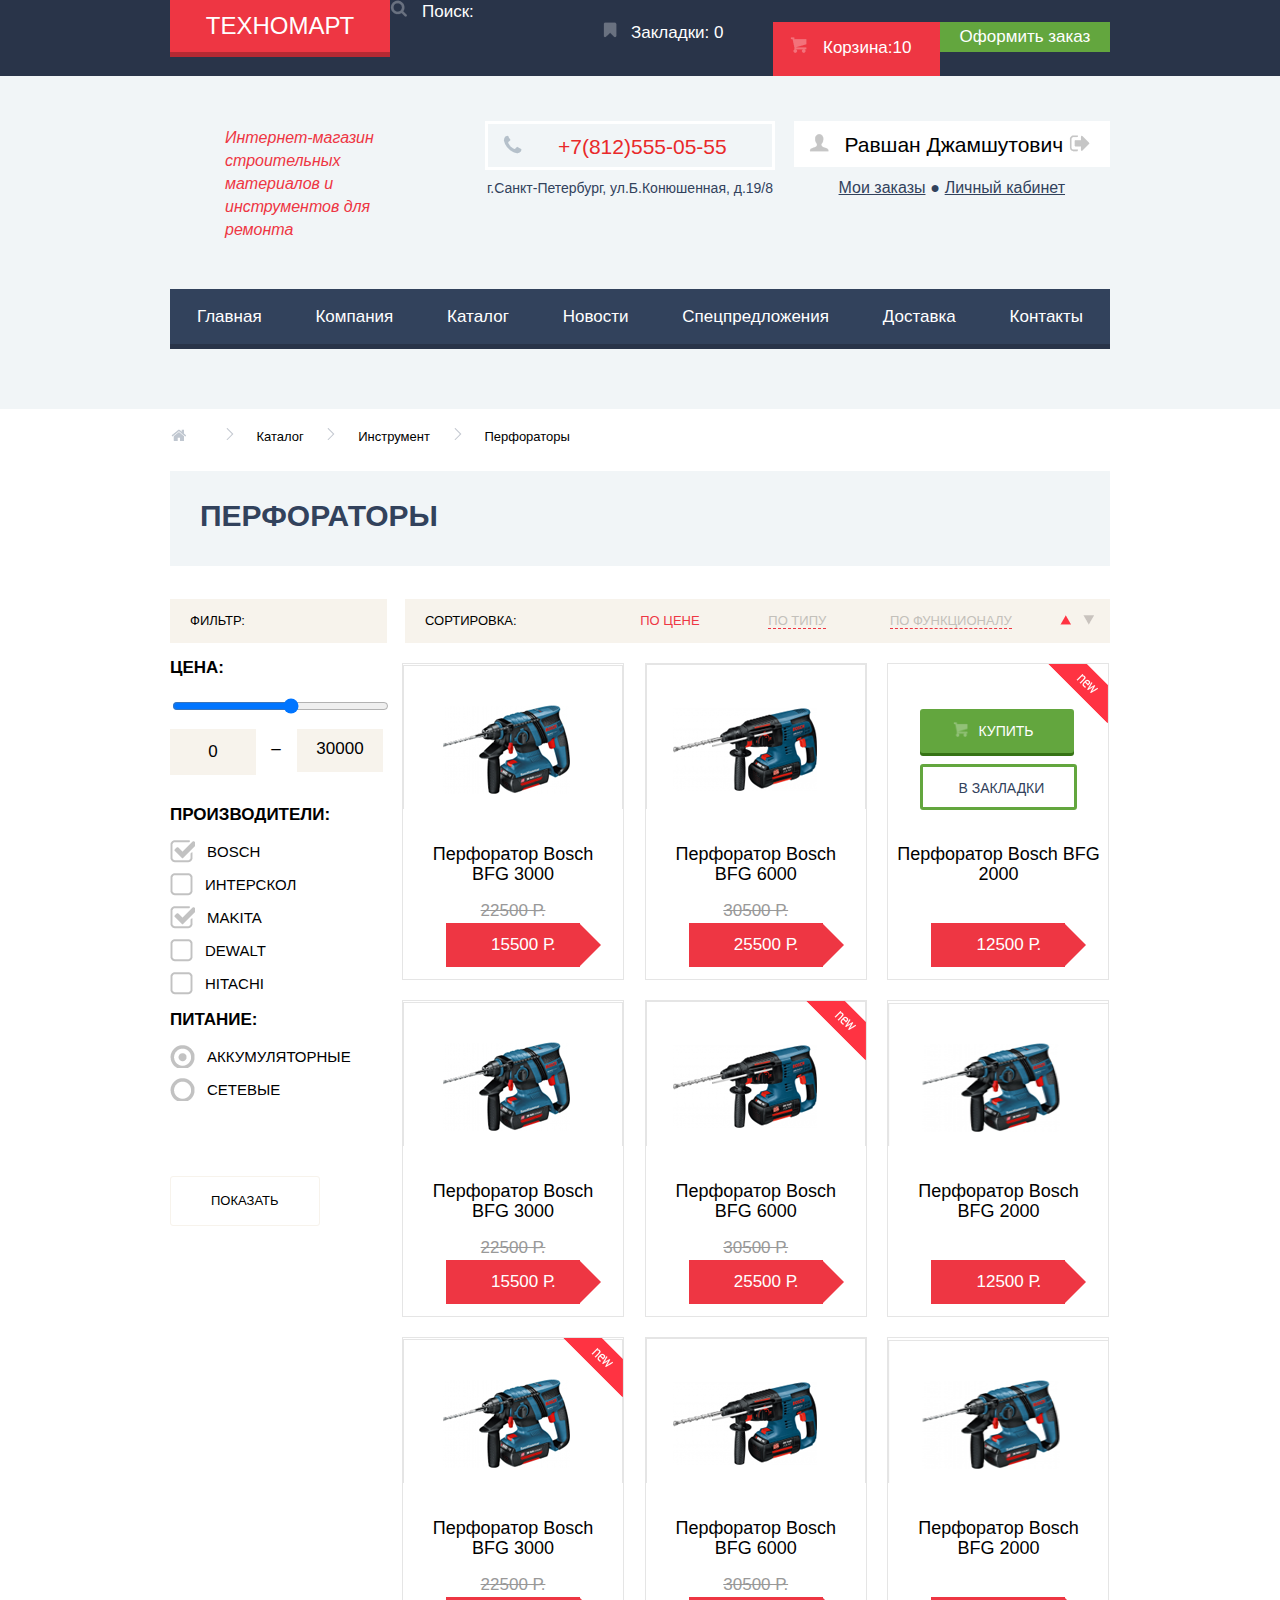
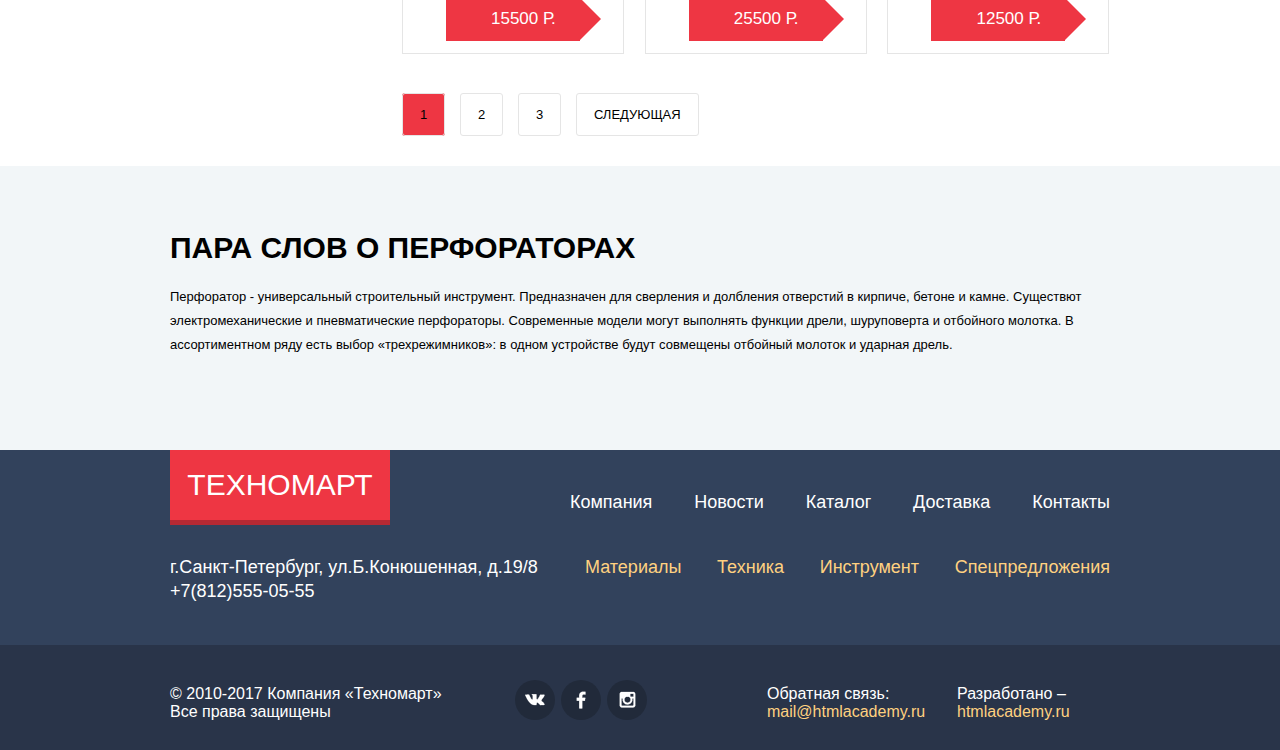
==== catalog.html @ 32313aa3 "3" ====
<!DOCTYPE html>
<html lang="ru">
  <head>
    <meta charset="utf-8">
    <title>HTML Academy: Техномарт</title>
    <link rel="stylesheet" type="text/css" href="css/style.css">
  </head>
  <body>
<header class="header">

  <div class="top-line">
  <div class="container">
          <div class="logo">Техномарт</div>
          <div class="search"><img alt="search" src="img/icon-search.png">Поиск:</div>
           <div class="order"><a href="#">Оформить заказ</a></div>
          <div class="cart-red"><img alt="cart" src="img/icon-basket.png">Корзина:10</div>
          <div class="tabs"><img alt="tabs" src="img/icon-bookmark.png">Закладки: 0</div>
      </div>
</div>

  
   <div class="container">
  <div class="desc">
  Интернет-магазин строительных материалов и инструментов для ремонта
  </div>
  
    <div class="header-tel">
    <div class="border-white"><img alt="header-tel" src="img/icon-phone.png">+7(812)555-05-55</div>
  <p class="address">
    г.Санкт-Петербург, ул.Б.Конюшенная, д.19/8
    </p></div>

    <div class="user-login-block">
    <div class="passport">
    <img alt="user-logo" src="img/icon-user.png">
    Равшан Джамшутович
    <img alt="logout" src="img/icon-logout.png">
    </div>
    <div class="profile">
    <a  href="#">Мои заказы</a>
    <a  class="circle-a" href="#">&#9679;</a>
    <a  href="#">Личный кабинет</a>
    </div>
  </div>

    </div>

    
   <div class="container">
  <div class="main-navigation">
      
        <div><a href="#">Главная</a></div>
        <div><a href="#">Компания</a></div>
        <div><a href="#">Каталог</a></div>
        <div><a href="#">Новости</a></div>
        <div><a href="#">Спецпредложения</a></div>
        <div><a href="#">Доставка</a></div>
        <div><a href="#">Контакты</a></div>
      
    </div> 
    </div> 
    </header>


    <main>
    <div class="container">
      <div class="breadcrumps">
      <ul>
     <li><a href="#"><img alt="home" src="img/icon-home.png"></a></li>
    <li><img alt="right" src="img/right-gray.png"></li>
    <li><a href="#">Каталог</a></li>
    <li><img alt="right" src="img/right-gray.png"></li>
    <li><a href="#">Инструмент</a></li>
    <li><img alt="right" src="img/right-gray.png"></li>
    <li>Перфораторы</li>
    </ul>
</div>

<div class="popular">
<h1>Перфораторы</h1>
</div>

<div class="table-row">
<div class="filter">Фильтр:</div>
<div class="sort">
  <ul>
  <li>Сортировка:</li>
  <li><a href="#">По цене</a></li>
  <li><a href="#">По типу</a></li>
  <li><a href="#">По функционалу</a></li>
  <li><a href="#"><img alt="up" src="img/icon-up-dir.png"></a></li>
  <li><a href="#"><img alt="down" src="img/icon-down-dir.png"></a></li>
  </ul>
</div>
</div>



<div class="column1">

  <div class="type-name">Цена:</div>
  <input type="range" min="0" max="30000" class="price-line">
  <div class="price-cont"><div class="price-count">0</div><div class="dash">&ndash;</div><div class="price-count">30000</div></div>
  
  <div class="type-name">Производители:</div>
 
  <input type="checkbox" id="bosch" checked> <label for="bosch" class="check-label">Bosch</label><br>
  <input type="checkbox" id="interskol"> <label for="interskol" class="check-label">Интерскол</label><br>
  <input type="checkbox" id="makita" checked> <label for="makita" class="check-label">Makita</label><br>
  <input type="checkbox" id="dewalt"> <label for="dewalt" class="check-label">Dewalt</label><br>
  <input type="checkbox" id="hitachi"> <label for="hitachi" class="check-label">Hitachi</label>


  <div class="type-name">Питание:</div>
  <input type="radio" id="battery" checked> <label for="battery" class="radio-label">Аккумуляторные</label><br>
  <input type="radio" id="network"> <label for="network" class="radio-label">Сетевые</label><br>

<a href="#" class="show-btn">Показать</a>

</div>

<div class="column2">
<div class="goods-items">
          <div class="good-item">
            <img alt="bfg-3000" src="img/3000.png">
            <div class="item-name">Перфоратор Bosch<br> BFG 3000</div>
                        <div class="old-price">22500 р.</div>
                        <a class="reference-price" href="#">15500 р.</a>
          </div>
         <div class="good-item">
            <img alt="bfg-6000" src="img/6000.png">
            <div class="item-name">Перфоратор Bosch<br> BFG 6000</div>
                        <div class="old-price">30500 р.</div>
                        <a class="reference-price" href="#">25500 р.</a>
          </div>
          <div class="good-item null">
           <div class="new"></div> 
            
            <a class="buy-btn" href="#"><img src="img/icon-basket.png">Купить</a>
                        <a class="in-tabs-btn" href="#">В закладки</a>
            <div class="item-name">Перфоратор Bosch BFG 2000</div>
                        
                        <a class="reference-price" href="#">12500 р.</a>
          </div>
         <div class="good-item">
            <img alt="bfg-3000" src="img/3000.png">
            <div class="item-name">Перфоратор Bosch<br> BFG 3000</div>
                        <div class="old-price">22500 р.</div>
                        <a class="reference-price" href="#">15500 р.</a>
          </div>
         <div class="good-item">
            <img alt="bfg-6000" src="img/6000.png"><div class="new"></div> 
            <div class="item-name">Перфоратор Bosch<br> BFG 6000</div>
                        <div class="old-price">30500 р.</div>
                        <a class="reference-price" href="#">25500 р.</a>
          </div>
         <div class="good-item null">
            <img alt="bfg-2000" src="img/2000.png">
            <div class="item-name">Перфоратор Bosch<br> BFG 2000</div>
                        <a class="reference-price" href="#">12500 р.</a>
                        </div>
          <div class="good-item">
            <img alt="bfg-3000" src="img/3000.png"><div class="new"></div> 
            <div class="item-name">Перфоратор Bosch<br> BFG 3000</div>
                        <div class="old-price">22500 р.</div>
                        <a class="reference-price" href="#">15500 р.</a>
          </div>
         <div class="good-item">
            <img alt="bfg-6000" src="img/6000.png">
            <div class="item-name">Перфоратор Bosch<br> BFG 6000</div>
                        <div class="old-price">30500 р.</div>
                        <a class="reference-price" href="#">25500 р.</a>
          </div>
          <div class="good-item null">
            <img alt="bfg-2000" src="img/2000.png"> 
            <div class="item-name">Перфоратор Bosch<br> BFG 2000</div>
                        <a class="reference-price" href="#">12500 р.</a>
                        </div>
        </div>
        </div>
        

<div class="pages">
<ul>
<li><a href="#">1</a></li>
<li><a href="#">2</a></li>
<li><a href="#">3</a></li>
<li><a href="#">Следующая</a></li>
</ul>
</div>
</div>

</div>
    	<div class="pair">
      <div class="container">
       <h2>Пара слов о перфораторах</h2> 
       <p>Перфоратор - универсальный строительный инструмент. Предназначен для сверления и долбления отверстий в кирпиче, бетоне и камне. Существют электромеханические и пневматические перфораторы. Современные модели могут выполнять функции дрели, шуруповерта и отбойного молотка. В ассортиментном ряду есть выбор &laquo;трехрежимников&raquo;: в одном устройстве будут совмещены отбойный молоток и ударная дрель.</p>
       </div>
      </div>
    </main>
   <footer>
   
      <div class="higher-footer">
       <div class="container">

      <div class="first-line-footer">

      <div class="logo-footer">Техномарт</div>

      
      <div class="white-menu">
        <div><a href="#">Компания</a></div>
        <div><a href="#">Новости</a></div>
        <div><a href="#">Каталог</a></div>
        <div><a href="#">Доставка</a></div>
        <div><a href="#">Контакты</a></div>
      </div>

      </div>

      <div class="second-line-footer">

      <div class="address-footer">г.Санкт-Петербург, ул.Б.Конюшенная, д.19/8<br>
      +7(812)555-05-55</div>

    <div class="yellow-menu">
      <div><a href="#">Материалы</a></div>
        <div><a href="#">Техника</a></div>
        <div><a href="#">Инструмент</a></div>
        <div><a href="#">Спецпредложения</a></div>
        </div>  
  </div>
    </div>
      
      </div>

      <div class="lower-footer">
       <div class="container">

      <div class="footer-technomart">
   &#169; 2010-2017 Компания &laquo;Техномарт&raquo;
  Все права защищены
  </div>

  <div class="social">
  <a class="icon vk" href="#"></a>
    <a class="icon facebook" href="#"></a>
    <a class="icon instagram" href="#"></a>
  </div>

  <div class="footer-connect">
   Обратная связь:<br> <a href="#">mail@htmlacademy.ru</a>
  </div>

      <div class="footer-copyright">
  Разработано &ndash;<br>
  <a href="#">htmlacademy.ru</a>
</div>

</div>
</div>
    </footer>
  </body>
</html>
---- css/style.css ----
body
{	
	font-size: 17px;
	color:#000000;
	font-weight:normal;
	font-family: "Cuprum Regular", sans-serif;
	width: 100%;
	margin:0px;
	min-width: 960px;
}
.header
{
	width: 100%;
	background-color:#f1f5f7;
}
.container
{
	width: 940px;	
	margin:0px auto;
}
.container:after
{
	content:"";
	display:table;
	width:100%;
}
.top-line
{
	background-color:#293449;
	color:#ffffff;
}
.top-line .container:hover
{
	background-color:#212a3a;
	color:#ffffff;
}
.logo {
	background-color:#ee3643;
	width:220px;
	box-shadow: 0px 5px 0 0 #b52933;
	text-transform: uppercase;
	font-size:24px;
	text-align: center;
	padding:12px 0px;
	float:left;
}
.logo:hover {
	background-color:#ca2c37;
	width:220px;
	box-shadow: 0px 5px 0 0 #9a212a;
	text-transform: uppercase;
	font-size:24px;
	text-align: center;
	padding:12px 0px;
	float:left;
}
.logo:active { 
	background-color:#ba2732;
	width:220px;
	box-shadow: 0px 5px 0 0 #8e1e26;
	text-transform: uppercase;
	font-size:24px;
	text-align: center;
	padding:12px 0px;
	float:left;
}
/*.search
{
	margin:15px 18px;
	width:88px;
	float:left;
	vertical-align:baseline;

}*/
.search input
{
	padding:10px 0px 10px 18px;
	background-color: #293449;
	color: #ffffff;
	width:80px;
	float:left;
	vertical-align:baseline;
	border:none;
}
.search img
{
	padding: 0px 15px 0px 0px;
}
.order {
	background-color:#63a63e;
	padding: 5px 10px 5px 10px;
	text-align: center;
	width: 150px;
	float:right;
}
.order:hover {
	background-color:#5fbb2d;
	
	text-align: center;
	width: 150px;
	float:right;
}
.order:active {
	background-color:#518534;
	padding: 15px 0px 18px 0px;
	text-align: center;
	width: 150px;
	float:right;
}
.tabs img
{
	padding-right:14px;

}
.tabs {
	float:right;
	width:125px;
	margin-right: 45px;
vertical-align: top;
	
}
.cart  {
	float:right;
	width:125px;
	margin-right: 20px;
	
	
	
}
.cart-red
{
	width:125px;
	padding:15px 25px 18px 17px;
	float:right;
	background-color: #ee3643;
}

.cart img, .cart-red img
{
	padding-right:16px;
}

.top-line a
{
	color:#ffffff;
	text-decoration: none;
}

 .desc
{
	color: #ee3643;
	font-style: italic;
	font-size:16px;
	width:195px;
	margin-top:50px;
	margin-left:55px;
	line-height:23px;
	float:left;
	margin-bottom: 48px;
}

.header-tel 
{
	
	float:left;
	width:290px;
	margin-top:45px;	
	margin-left:65px;	
}
.border-white
{
	color: #e9292a;
	font-size:21px;
	line-height:18px;
	border:3px solid #ffffff;
	padding-right:45px;
	padding-top:11px;
	padding-bottom:11px;		
}
.border-white img
{
		padding-left:15px;
		padding-right:36px;
}
 .address 
{
	color: #32425c;
	font-size:14px;
	margin-top:10px;
	text-align:center;
	text-transform: none;
}
.white-btn span
{
	padding-left:15px;
}

.white-btn 
{
	background-color:#ffffff;
	color:#000000;
	font-size:21px;
	text-decoration: none;
	padding: 15px 25px 15px 25px;
	}
.white-btn:first-child
{
	
	margin-right:10px;
	padding-left:15px;
	
}
.user-block
{
	float:right;
	margin-top:60px;
}
.user-login-block
{
	float:right;
	margin-top:45px;
}
.passport
{
	background-color: #ffffff;
	padding:13px 10px 13px 15px;
	font-size:21px;
	line-height: 18px;
}
.profile
{
	padding-top:11px;
	text-align: center;

}
.profile a
{
	color:#32425c;
	line-height: 18px;
	font-size: 16px;
	
}
.circle-a 
{
	text-decoration: none;
}
.passport img
{
	
	padding-right:10px;
}
.main-navigation
{
	background-color:#32425c;
	box-shadow:0px 5px 0 0 #293449;
	height:55px;
	width:940px;
	display: flex;
	justify-content: space-around;
	align-items:center;
	margin-bottom: 65px;
}

.main-navigation a
{
	color:#ffffff;
	text-decoration: none;
	font-size: 17px;
}
.blocks-1 
{
	margin-top:40px;
	width:100%;
	font-size:0px;
}
.blocks-2 
{
	
	width:100%;
	font-size:0px;
}

.block-name 
{
	font-weight: bold;
	font-size: 24px;
	color:#ffffff;
	left:25px;
	top:25px;
	position:absolute;
}
.block
{
	margin-top:20px;
	width:300px;
	height:120px;
	margin-right:20px;
	display:inline-block;
	vertical-align:top;
	position: relative;
}
.img-block
{
	position:absolute;
	top:30px;
	right:35px;
}
.materials
{
	background-color:#f6b22d;
	font-size: 24px;
	
}
.block a
{
	position:absolute;
	color:#ffffff;
	text-decoration: none;
	background-color:rgba(229,229,229,0.1);
	padding:13px 23px;
	text-transform: uppercase;
	font-size: 14px;
	bottom:20px;
	left:25px;
}
.instruments
{
	background-color:#4aafde;
	font-size: 24px;
}
.technics
{
	background-color:#cc79d1;
	margin-right:0px;
	font-size: 24px;
}
.delivery
{
	background-color:#f6b22d;
	font-size: 24px;
	margin-right:0px;
	height:125px;
}
.discounts
{
	background-color:#85d179;
	font-size: 24px;
	margin-right:0px;
}

.perforators
{
	margin-right:20px;
	display:inline-block;
	vertical-align:top;
	width:620px;
	height:265px;
	background:
	/*url("../img/icon-left.png") 25px 115px no-repeat,
	url("../img/icon-right.png") 580px 115px no-repeat,*/
	url("../img/man.jpg") 0 0 no-repeat;
	margin-top:20px;
	position: relative;
}
/*.perforators + input[type="radio"]:checked
{
	margin-right:20px;
	display:inline-block;
	vertical-align:top;
	width:620px;
	height:265px;
	background:
	url("../img/icon-left.png") 25px 115px no-repeat,
	url("../img/icon-right.png") 580px 115px no-repeat,
	url("../img/man2.jpg") 0 0 no-repeat;
	margin-top:20px;
	position: relative;
}*/
.radio-back
{
	margin:0px;
	padding-left:126px;
	padding-top:113px;
}
.perforators-h1
{
	margin:0px;
	padding-left:26px;
	padding-top:24px;
	font-size:36px;
	text-transform: uppercase;
	color:#ffffff;
	line-height: 30px;
}
.perforators-p
{
	margin:0px;
	padding-left:26px;
	padding-top:13px;
	font-size:18px;
	line-height: 24px;
	font-family: PTSans Bold, sans-serif;
	color:#ffffff;
}
.right-block
{	
	width:300px;
	display:inline-block;
	vertical-align:top;
}
h1
{
	font-size: 30px;
	line-height: 30px;
	text-transform: uppercase;
	padding:30px 30px;
	padding-bottom:35px;
	margin-top:52px;
	color:#32425c;
}
h2
{
	font-size: 36px;
	line-height: 30px;
	text-transform: uppercase;
	color:#32425c;
}
.about-company h2
{
	color:#000000;
}
.company
{
	background-color:#f2f6f8;
	height:525px; 
	
}
.services
{
	width:400px;
	height:95px;
}
.delivery-service
{
	width:275px;
	height:125px;
}

.company, .contacts, .about-company
{
	font-size: 13px;
	line-height: 24px;
	font-family: PTSans Regular, sans-serif;
	color:#000000;
}
.popular 
{
	background-color:#f1f5f7;
	position:relative;
}

 .reference-btn 
{
	position:absolute;
	color:#ffffff;
	text-decoration: none;
	background-color:#ee3643;
	border-radius: 3px;
	font-size: 14px;
	text-transform: uppercase;
	top:25px;
	right:25px;
}
.goods-btn
{
	padding:13px 55px;
}
.manufacturers-btn
{
	padding:13px 70px;
}
.manufacturers-row
{
	
	width:100%;
	font-size:0px;
}
.manufacturer-logo
{
	width:220px;
	height:145px;
	border: 1px solid #e5e5e5;
	margin-right:16px;
	display:inline-block;
	vertical-align:top;
	position:relative;
	margin-top:20px;

}
.manufacturer-logo img
{
	 margin: auto;
  position: absolute;
  top: 0; left: 0; bottom: 0; right: 0;
}

.manufacturer-logo:nth-child(4n)
{	
	margin-right:0px;
}
.goods-items-row
{
	
	width:100%;
	font-size:0px;
}
.good-item
{
	width:220px;
	height:315px;
	border: 1px solid #e5e5e5;
	margin-right:16px;
	display:inline-block;
	position: relative;
	vertical-align:top;
	margin-top:20px;
}

 .null
{	
	margin-right:0px;
}
.good-item img
{
	border:0px;
	 margin:0 auto;
	 width:220px;
	 height:145px;
  position: absolute;
  top: 0; left: 0; bottom: 0; right: 0;
}

.item-name
{
	margin-top:180px;
	font-family: PTSans Bold, sans-serif;
	font-size: 18px;
	line-height: 20px;
	text-align: center;
	color:#000000;
	padding:0px;
}
.old-price 
{
	font-family: PTSans Bold, sans-serif;
	margin-top:18px;
	font-size: 17px;
	line-height: 18px;
	text-align: center;
	color:#999999;
	text-decoration: line-through;
	text-transform: uppercase;
}
.reference-price 
{
	color:#ffffff;
	text-decoration: none;
	background-color:#ee3643;
	padding:13px 24px 13px 45px;
	line-height: 18px;
	font-size: 17px;
	font-family: PTSans Bold, sans-serif;
	text-transform: uppercase;
	bottom:12px;
	position: absolute;
	left:43px;
}


.higher-footer
{
	height:195px;
	background-color:#32425c;
	font-size:18px;
	line-height:24px;
}
.lower-footer
{
	height:105px;
	background-color:#293449;
	font-size:16px;
	line-height:18px;
	color:#ffffff;
}
.logo-footer {
	background-color:#ee3643;
	width:220px;

	box-shadow: 0px 5px 0 0 #b52933;
	text-transform: uppercase;
	font-size:30px;
	line-height: 30px;
	text-align: center;
	padding:20px 0px;
	float:left;
	color:#ffffff;
}
.first-line-footer, .second-line-footer
{
	height:70px;
}
.second-line-footer
{
	margin-top:35px;
}
.white-menu a
{
	color:#ffffff;
	text-decoration: none;
}
.white-menu
{
	width:540px;
	display: flex;
	justify-content: space-between;
	align-items:center;
	padding-top: 40px;
	float:right;
}

.address-footer 
{
	width:370px;
	float:left;
	color:#ffffff;
	
}
.yellow-menu a
{
	color:#ffd180;
	text-decoration: none;
}
.yellow-menu 
{
	width:525px;
	display: flex;
	justify-content: space-between;
	align-items:center;
	float:right;
	
}
.footer-technomart
{
	width:275px;
	color:#ffffff;
	float:left;
	padding-top:40px;
}
.footer-connect
{
	margin-left:120px;
	float:left;
	padding-top:40px;
	width:140px;
}

.footer-copyright
{
	margin-left:50px;
	float:left;
	padding-top:40px;
	width:150px;
}
.lower-footer a
{
	color:#ffd180;
	text-decoration: none;
}

.icon {
   margin-left:6px;
    width: 40px;
    height: 40px;
    
    background: #212a3a;
    float:left;
    margin-top:35px;
     
}
.vk
{
	background-image: url("../img/icon-vk.png");
    background-repeat: no-repeat;
	border-radius: 50%;
	background-position: center;
	margin-left:70px;
}
.facebook
{
	
	background-image: url("../img/icon-facebook.png");
    background-repeat: no-repeat;
	border-radius: 50%;
	background-position: center;
	
}

.instagram
{
	
	background-image: url("../img/icon-instagram.png");
    background-repeat: no-repeat;
	border-radius: 50%;
	background-position: center;
}


.new{
	position: absolute;
	right:0px;
	background-image:url("../img/new-flag.png");
	width:60px;
	height: 59px;
	background-repeat: no-repeat;
}
.perforators-btn
{
	padding:13px 45px 13px 50px;
	position:absolute;
	top: 200px;
	left:25px;
	color:#ffffff;
	text-decoration: none;
	background-color:#ee3643;
	border-radius: 3px;
	font-size: 14px;
	text-transform: uppercase;
}
.reference-price::after {
    content: "";
    position: absolute;
    top: 0px;
    right: -21px;
    border: 22px solid #ffffff;
    border-right-width: 0;
    border-top-color: transparent;
    border-bottom-color: transparent;
    border-left-color: #ee3643;
}
.company-desc
{
	
	float:left;
	width:550px;
	margin-top:80px;
}
.contacts
{
	
	float:right;
	width:300px;
	margin-top:80px;
}

 .more-btn 
{
	color:#ffffff;
	text-decoration: none;
	background-color:#ee3643;
	border-radius: 3px;
	font-size: 14px;
	line-height: 18px;
	text-transform: uppercase;
	padding:14px 40px;
	float: left;
	margin-top:39px;
}
 .map-btn 
{
	color:#ffffff;
	text-decoration: none;
	background-color:#ee3643;
	border-radius: 3px;
	font-size: 14px;
	line-height: 18px;
	text-transform: uppercase;
	padding:14px 34px;
	float:right;
}
.map
{
	width:300px;
	height:160px;
	margin: 20px 0px 40px 0px;
	float:right;
}
.about-company h2
{

	font-size: 30px;
	line-height: 24px;
	text-transform: uppercase;
	color:#000000;

}
.contacts p, .company-desc p, .p
{

	font-size: 13px;
	line-height: 24px;
	color:#000000;

}
.transport-list
{
	margin-bottom:40px;
	font-size: 18px;
	line-height: 25px;
	list-style: none;

}
.transport-list li:before 
{
	content: "\2014";
	color:#fb565a;
} 
footer
{
	margin-top:85px;
}
.services h2, .pair h2
{
	font-size: 30px;
	line-height: 24px;
	text-transform: uppercase;
	color:#000000;
	padding-top:70px;
}
.delivery-service h2
{
	font-size: 36px;
	line-height: 24px;
	text-transform: uppercase;
	color:#32425c;
}
.services p, .delivery-service p, .pair p
{
	font-size: 13px;
	line-height: 24px;
	font-family: PTSans Regular, sans-serif;
	color:#000000;
}

.services
{
	width:100%;
}
.delivery-service
{
	width:300px;
	float:left;
	margin-top: 145px;
	margin-left: 80px;
}
.services-list ul
{
	list-style: none;
	float:left;
	margin-left: -40px;
	margin-top: 145px;
}
.car-shadow 
{
	float:right;
	width:460px;
	height:260px;
	margin-top:-100px;
}
.shadow 
{
	float:left;
	margin-left: -9px;
	margin-top:100px;
}
.services-list li
{
	font-size: 21px;
	line-height: 30px;
	background-color: #32425c;
	color:#ffffff;
	border-bottom:1px solid #293449;
	border-top:1px solid #405069;
	width:220px;
	padding: 23px;
}
.services-list li:first-child
{
	background-color: #ffffff;
	color:#32425c;
	font-size: 21px;
	line-height: 30px;
	border-bottom:none;
	border-top:none;
}


.breadcrumps img
{
	padding-left:16px;
	padding-right:16px;
	
}
.breadcrumps li
{
	display:inline-block;
	font-size: 13px;
	line-height: 18px;
	font-family: "PTSans Regular", sans-serif;
	color:#000000;

}
.breadcrumps a

{
	color:#000000;
	text-decoration: none;
	font-size:13pt: 
	text-transform:uppercase;
}
.breadcrumps ul
{
	list-style:none;
	margin-left:-15px;
	padding-left: 0px;
	margin-bottom: -27px;
}
.pair
{
	background-color: #f2f6f8;
	padding-bottom: 80px;
	margin-bottom:-85px;
}
.buy-btn
{
	text-transform: uppercase;
	background-color: #63a63e;
	font-size: 14px;
	line-height: 18px;
	color:#ffffff;
	border-radius: 3px;
	border: 3px solid #63a63e;
	text-decoration: none;
	
	top: 45px;
	left:32px;
	position: absolute;
	padding:10px 37px 10px 55px;
	box-shadow: 0px 3px 0 0 #367315;
	
}
.buy-btn img

{
	width:15px;
	height:15px;
	margin-left:30px;
	margin-top: 10px;

	
}
.in-tabs-btn
{
	text-transform: uppercase;
	background-color: #ffffff;
	font-size: 14px;
	line-height: 18px;
	color:#32425c;
	border-radius: 3px;
	border: 3px solid #63a63e;
	text-decoration: none;
	padding:12px 30px 10px 35px;
	position: absolute;
	top: 100px;
	left:32px;
}
.table-row
{
	
	font-size: 13px;
	line-height: 18px;
	font-family: "PTSans Regular", sans-serif;
	color:#000000;
	text-transform: uppercase;
	padding-top:13px;
	padding-bottom:30px;
}
.filter
{
	float:left;
	width:197px;
	background-color:#f7f3ec;
	padding-left: 20px;
	margin-right:18px;
	padding-top:13px;
	padding-bottom:13px; 

}
.sort ul
{
	width:705px;
	list-style: none;
	padding:0px;
	margin:0px;
	float: right;
	background-color:#f7f3ec;
	padding-top:13px;
	font-family: "PTSans Regular", sans-serif;
	padding-bottom:13px;
	
}
.sort li
{
	display:inline-block;
	text-decoration: none;

}
.sort a
{
	text-decoration: none;

}
.sort li:first-child
{
	margin-left: 20px;
	color: #000000;
}
.sort li:nth-child(2) a
{
	margin-left: 120px;
	color:#ee3643;


}
.sort li:nth-child(3) a
{
	margin-left: 65px;
	border-bottom: 1px dashed #ee3643;
	color: #c3c0ba;

}
.sort li:nth-child(4) a
{
	margin-left: 60px;
	border-bottom: 1px dashed #ee3643;
	color: #c3c0ba;
}
.sort li:nth-child(5)
{
	margin-left: 45px;

}
.sort li:nth-child(6)
{
	margin-left: 8px;

}
.column1
{
	width:213px;
	
	float:left;
	height:1045px;
}
.column2
{
	width:708px;
	
	float:right;
}
.pages li a 
{
	text-decoration: none;
	text-transform: uppercase;
	color:#000000;
	border:1px solid #e5e5e5;
	border-radius: 3px;
	font-size:13px;
	line-height: 18px;
	padding:13px 17px;
	font-family: "PTSans Regular", sans-serif;
	
}
.pages li:first-child a
{
	background-color:#ee3643;
}
.pages ul
{
	margin-top: 50px;
	padding:0px;
	list-style:none;
	float:right;
	width:708px;
	

}
.pages li
{
	margin-right:10px;
	display: inline-block;
}
.type-name
{
	font-size:17px;
	line-height: 30px;
	text-transform: uppercase;
	font-family: "PTSans Bold", sans-serif;
	font-weight: bold;
	margin-top: 10px;
}

.price-line
{
	float:left;
	width:197px;
	background-color:#f7f3ec;
	padding-left: 20px;
	margin-right:18px;
	padding-top:13px;
	padding-bottom:13px; 

}
.price-cont
{
	display: float;
	margin-bottom:20px;
}

.price-count:first-child
{
	float:left;
	width:86px;
	background-color:#f7f3ec;
	 padding-top:13px;
	padding-bottom:13px;
	text-align: center; 
		margin-bottom:25px;
}
.dash
{
	float:left;
	width:20px;
	text-align: center;
	padding:10px 10px;
	margin-bottom:25px;
	
}
.price-count:last-child
{
	float:right;
	width:86px;
	background-color:#f7f3ec;
	padding-top:10px;
	padding-bottom:13px; 
	text-align: center;
	margin-bottom:25px;
}

 .show-btn
 {
 	text-decoration: none;
 	font-size:13px;
	line-height: 18px;
	padding:15px 40px;
	font-family: "PTSans Regular", sans-serif;
	border-radius: 3px;
	border:1px solid #f7f3ec;
	color:#000000;
	text-transform: uppercase;
	float:left;
	margin-top: 75px;

 }
 input[type="checkbox"],  input[type="radio"]
{
	display:none;
}
label
{
	font-size:15px;
	line-height: 23px;
	text-transform: uppercase;
	font-family: "PTSans Regular", sans-serif;
	
}
.check-label:before {
    content: "";
    display: inline-block;
    width: 23px;
    height: 23px;
    background-image: url("../img/icon-check-off.png");
    background-repeat: no-repeat;
    margin-right:12px;
    margin-top: 10px;
    vertical-align: bottom;
}
.radio-label:before {
    content: "";
    display: inline-block;
    width: 25px;
    height: 23px;
    background-image: url("../img/icon-circle.png");
    background-repeat: no-repeat;
    margin-right:12px;
    margin-top: 10px;
    vertical-align: bottom;
}
input[type=radio]:checked + .radio-label:before {
	 content: "";
    display: inline-block;
    width: 25px;
    height: 23px;
    background-image: url("../img/icon-circle-dot.png");
    background-repeat: no-repeat;
    margin-right:12px;
    margin-top: 10px;
    vertical-align: bottom;
}
input[type=checkbox]:checked + .check-label:before {
	 content: "";
    display: inline-block;
    width: 25px;
    height: 23px;
    background-image: url("../img/icon-check-on.png");
    background-repeat: no-repeat;
    margin-right:12px;
    margin-top: 10px;
    vertical-align: bottom;
}
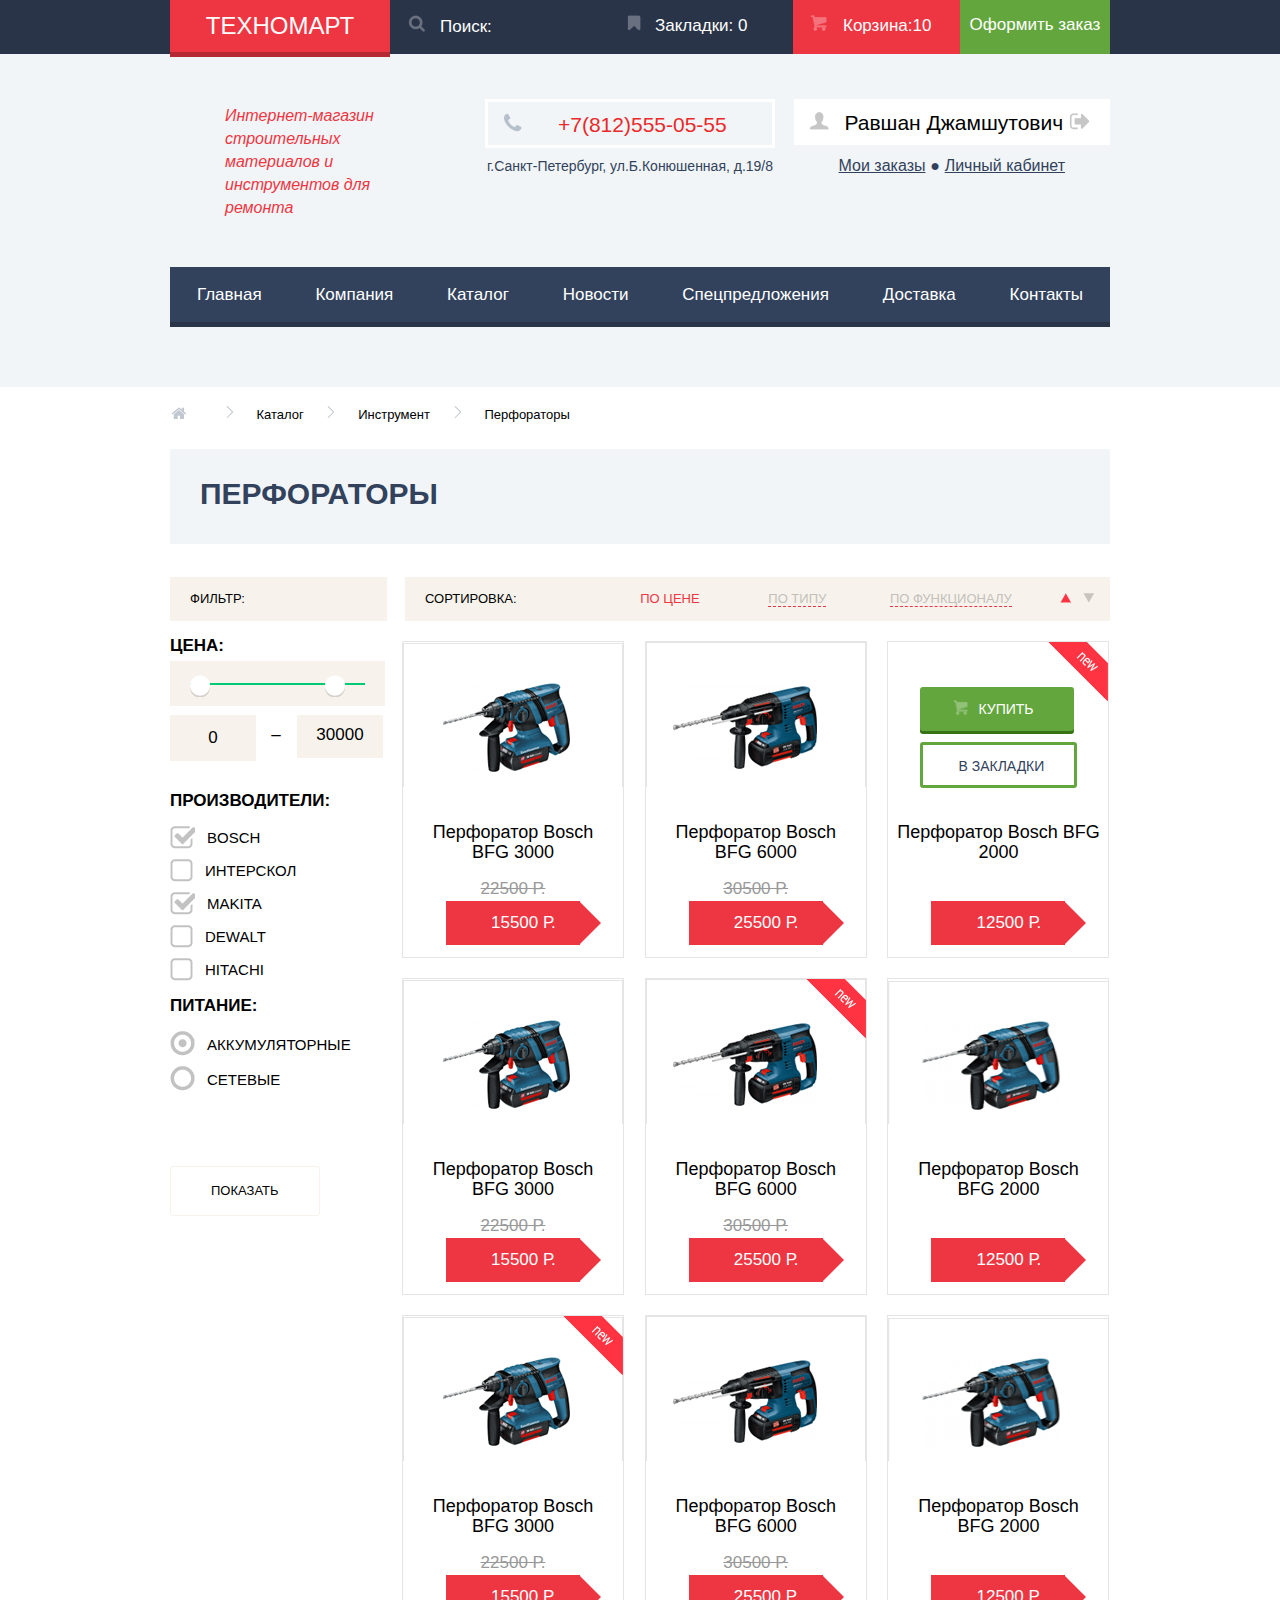
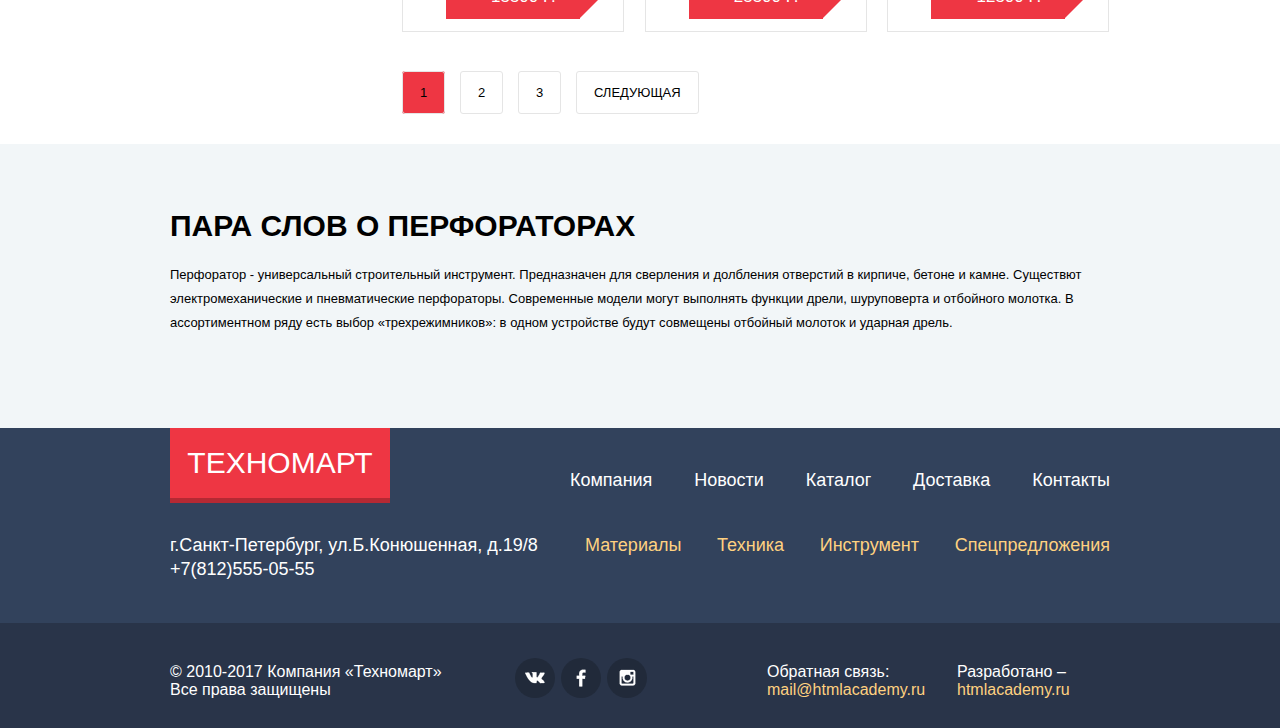
==== commit 383f1344: "the end" ====
--- a/catalog.html
+++ b/catalog.html
@@ -99,7 +99,15 @@
 <div class="column1">
 
   <div class="type-name">Цена:</div>
-  <input type="range" min="0" max="30000" class="price-line">
+
+  <div class="price-line">
+  <div class="circle-range1"></div>
+    <!--hr class="green"-->
+    <div class="circle-range2"></div>
+  
+    <hr class="green">
+  </div>
+
   <div class="price-cont"><div class="price-count">0</div><div class="dash">&ndash;</div><div class="price-count">30000</div></div>
   
   <div class="type-name">Производители:</div>
@@ -112,8 +120,8 @@
 
 
   <div class="type-name">Питание:</div>
-  <input type="radio" id="battery" checked> <label for="battery" class="radio-label">Аккумуляторные</label><br>
-  <input type="radio" id="network"> <label for="network" class="radio-label">Сетевые</label><br>
+  <input type="radio" id="battery" name="energy" checked> <label for="battery" class="radio-label">Аккумуляторные</label><br>
+  <input type="radio" id="network" name="energy"> <label for="network" class="radio-label">Сетевые</label><br>
 
 <a href="#" class="show-btn">Показать</a>
 
--- a/css/style.css
+++ b/css/style.css
@@ -28,6 +28,7 @@
 {
 	background-color:#293449;
 	color:#ffffff;
+
 }
 .top-line .container:hover
 {
@@ -35,6 +36,7 @@
 	color:#ffffff;
 }
 .logo {
+
 	background-color:#ee3643;
 	width:220px;
 	box-shadow: 0px 5px 0 0 #b52933;
@@ -47,7 +49,7 @@
 .logo:hover {
 	background-color:#ca2c37;
 	width:220px;
-	box-shadow: 0px 5px 0 0 #9a212a;
+	box-shadow: 0px 5px 0 0 #b52933;
 	text-transform: uppercase;
 	font-size:24px;
 	text-align: center;
@@ -57,7 +59,7 @@
 .logo:active { 
 	background-color:#ba2732;
 	width:220px;
-	box-shadow: 0px 5px 0 0 #8e1e26;
+	box-shadow: 0px 5px 0 0 #b52933;
 	text-transform: uppercase;
 	font-size:24px;
 	text-align: center;
@@ -72,15 +74,14 @@
 	vertical-align:baseline;
 
 }*/
-.search input
-{
-	padding:10px 0px 10px 18px;
-	background-color: #293449;
-	color: #ffffff;
-	width:80px;
+
+.search
+{
+	margin:15px 18px;
+	width:85px;
 	float:left;
 	vertical-align:baseline;
-	border:none;
+
 }
 .search img
 {
@@ -88,21 +89,21 @@
 }
 .order {
 	background-color:#63a63e;
-	padding: 5px 10px 5px 10px;
+	padding: 15px 0px 19px 0px;
 	text-align: center;
 	width: 150px;
 	float:right;
 }
 .order:hover {
 	background-color:#5fbb2d;
-	
+	padding: 15px 0px 19px 0px;
 	text-align: center;
 	width: 150px;
 	float:right;
 }
 .order:active {
 	background-color:#518534;
-	padding: 15px 0px 18px 0px;
+	padding: 15px 0px 19px 0px;
 	text-align: center;
 	width: 150px;
 	float:right;
@@ -114,30 +115,33 @@
 }
 .tabs {
 	float:right;
-	width:125px;
+	width:121px;
 	margin-right: 45px;
-vertical-align: top;
-	
+	margin-top:15px;
+	margin-bottom:15px;
 }
 .cart  {
 	float:right;
-	width:125px;
-	margin-right: 20px;
-	
-	
-	
-}
+	width:119px;
+	margin-right: 30px;
+	margin-top:15px;
+	margin-bottom:15px;
+	
+}
+
 .cart-red
 {
 	width:125px;
 	padding:15px 25px 18px 17px;
 	float:right;
 	background-color: #ee3643;
+	
 }
 
 .cart img, .cart-red img
 {
 	padding-right:16px;
+
 }
 
 .top-line a
@@ -267,6 +271,12 @@
 	text-decoration: none;
 	font-size: 17px;
 }
+.main-navigation a
+{
+	color:#ffffff;
+	text-decoration: none;
+	font-size: 17px;
+}
 .blocks-1 
 {
 	margin-top:40px;
@@ -356,8 +366,8 @@
 	width:620px;
 	height:265px;
 	background:
-	/*url("../img/icon-left.png") 25px 115px no-repeat,
-	url("../img/icon-right.png") 580px 115px no-repeat,*/
+	url("../img/icon-left.png") 25px 115px no-repeat,
+	url("../img/icon-right.png") 580px 115px no-repeat,
 	url("../img/man.jpg") 0 0 no-repeat;
 	margin-top:20px;
 	position: relative;
@@ -1122,12 +1132,14 @@
 .price-line
 {
 	float:left;
-	width:197px;
+	width:195px;
 	background-color:#f7f3ec;
 	padding-left: 20px;
 	margin-right:18px;
 	padding-top:13px;
 	padding-bottom:13px; 
+	margin-bottom: 9px;
+	position: relative;
 
 }
 .price-cont
@@ -1208,7 +1220,7 @@
     content: "";
     display: inline-block;
     width: 25px;
-    height: 23px;
+    height: 25px;
     background-image: url("../img/icon-circle.png");
     background-repeat: no-repeat;
     margin-right:12px;
@@ -1219,7 +1231,7 @@
 	 content: "";
     display: inline-block;
     width: 25px;
-    height: 23px;
+    height: 25px;
     background-image: url("../img/icon-circle-dot.png");
     background-repeat: no-repeat;
     margin-right:12px;
@@ -1237,7 +1249,46 @@
     margin-top: 10px;
     vertical-align: bottom;
 }
-
-
- 
-
+/*hr.green
+{
+	 border: none; 
+    background-color: #00ca74; 
+    color: #00ca74; 
+    height: 2px; 
+    margin-right:20px; 
+    
+   
+}*/
+
+hr.green
+{
+	 border: none; 
+    background-color: #00ca74; 
+    color: #d7dcde; 
+    height: 2px; 
+    margin-right:20px;
+    
+
+}
+
+.circle-range1
+{
+	background-image: url("../img/circle-range.png");
+	width:20px;
+	height:22px;
+	 position: absolute;
+	top:14px;
+left:20px;
+}
+.circle-range2
+{
+	background-image: url("../img/circle-range.png");
+	width:20px;
+	height:22px;
+	 position: absolute;
+	top:14px;
+right:40px;
+}
+
+
+
